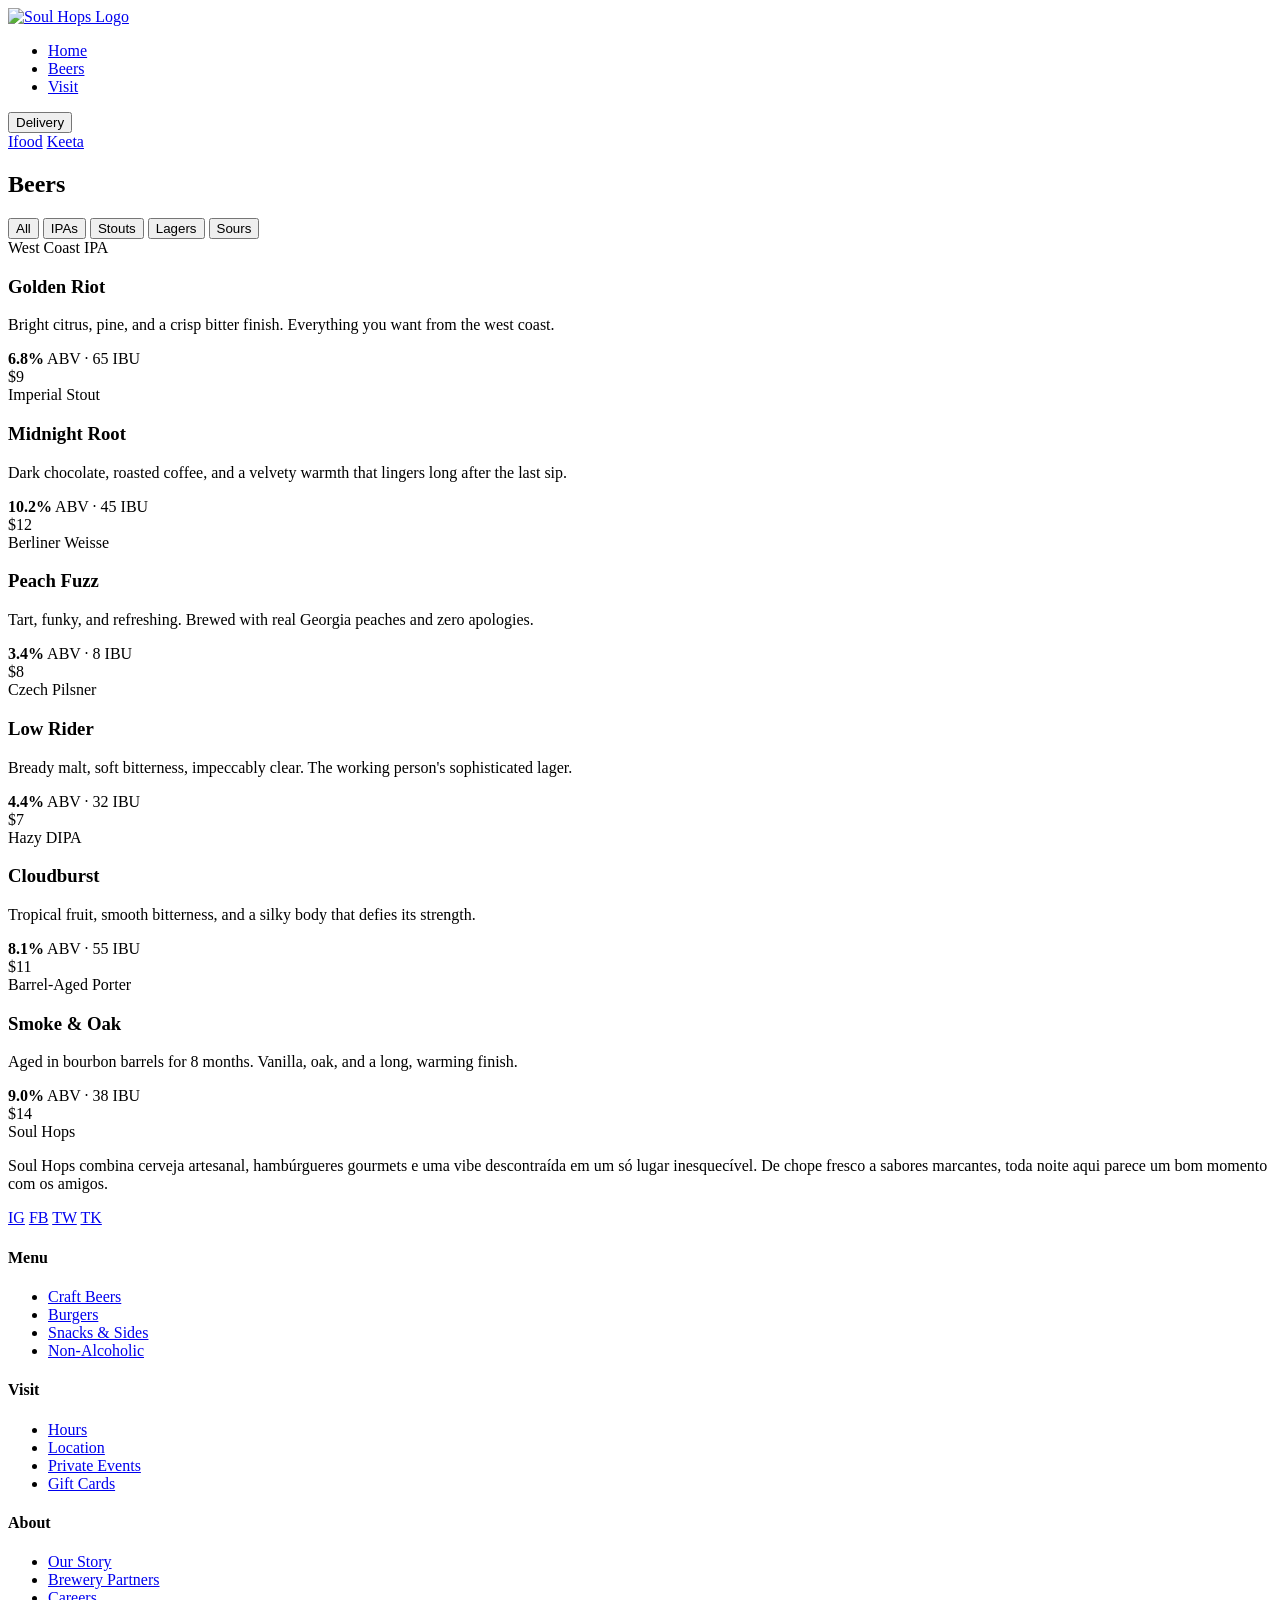
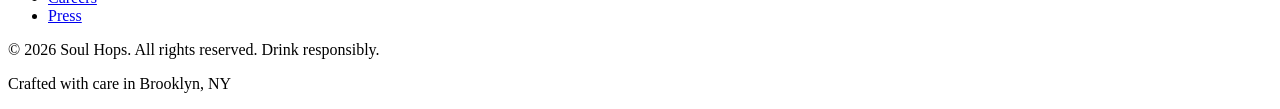
==== beers.html @ df996a23 "Add files via upload" ====
<!DOCTYPE html>
<html lang="en">
<head>
    <title>Beers</title>
    <meta charset="utf-8">
    <meta name="viewport" content="width=device-width, initial-scale=1.0" />
    <title>Soul Hops | Beers</title>
    <link href="https://fonts.googleapis.com/css2?family=Playfair+Display:wght@400;700;900&family=Barlow:wght@300;400;500;600&family=Barlow+Condensed:wght@700;800&display=swap" rel="stylesheet" />
    <link rel="stylesheet" href="css/styles.css">
</head>

<body>
    <nav id="navbar">
    <a href="index.html" class="nav-logo">
        <img src="images/logo.jpeg" alt="Soul Hops Logo">
    </a>
    <ul class="nav-links">
        <li><a href="index.html">Home</a></li>
        <li><a href="beers.html">Beers</a></li>
        <li><a href="visit.html">Visit</a></li>
    </ul>
    <div class="dropdown">
        <button onclick="myFunction()" class="dropbtn">Delivery</button>
        <div id="myDropdown" class="dropdown-content">
            <a href="https://www.ifood.com.br/delivery/sao-paulo-sp/soul-hops-burger-e-cerveja-artesanal-santo-amaro/9705458b-23b5-4f09-8c98-17a8f84441e7" target="_blank">Ifood</a>
            <a href="https://www.keeta-global.com/BR/pt-BR" target="_blank">Keeta</a>
        </div>
        </div>
    </nav>
    
    
    <section id="beers">
        <div class="beers-header">
            <div>
                <h2 class="section-title">Beers</h2>
            </div>
            <div class="beer-tabs">
                <button class="beer-tab active" data-filter="all">All</button>
                <button class="beer-tab" data-filter="ipa">IPAs</button>
                <button class="beer-tab" data-filter="stout">Stouts</button>
                <button class="beer-tab" data-filter="lager">Lagers</button>
                <button class="beer-tab" data-filter="sour">Sours</button>
            </div>
        </div>
    <div class="beer-grid">
        <div class="beer-card fade-in visible" data-category="ipa">
        <div class="beer-style">West Coast IPA</div>
        <h3 class="beer-name">Golden Riot</h3>
        <p class="beer-desc">Bright citrus, pine, and a crisp bitter finish. Everything you want from the west coast.</p>
        <div class="beer-meta">
            <div class="beer-abv"><strong>6.8%</strong> ABV · 65 IBU</div>
            <div class="beer-price">$9</div>
        </div>
        </div>
        <div class="beer-card fade-in visible" data-category="stout">
            <div class="beer-style">Imperial Stout</div>
                <h3 class="beer-name">Midnight Root</h3>
                <p class="beer-desc">Dark chocolate, roasted coffee, and a velvety warmth that lingers long after the last sip.</p>
                <div class="beer-meta">
                    <div class="beer-abv"><strong>10.2%</strong> ABV · 45 IBU</div>
                    <div class="beer-price">$12</div>
                </div>
            </div>
            <div class="beer-card fade-in visible" data-category="sour">
                <div class="beer-style">Berliner Weisse</div>
                <h3 class="beer-name">Peach Fuzz</h3>
                <p class="beer-desc">Tart, funky, and refreshing. Brewed with real Georgia peaches and zero apologies.</p>
                <div class="beer-meta">
                    <div class="beer-abv"><strong>3.4%</strong> ABV · 8 IBU</div>
                    <div class="beer-price">$8</div>
                </div>
            </div>
            <div class="beer-card fade-in visible" data-category="lager">
                <div class="beer-style">Czech Pilsner</div>
                <h3 class="beer-name">Low Rider</h3>
                <p class="beer-desc">Bready malt, soft bitterness, impeccably clear. The working person's sophisticated lager.</p>
                <div class="beer-meta">
                    <div class="beer-abv"><strong>4.4%</strong> ABV · 32 IBU</div>
                    <div class="beer-price">$7</div>
                </div>
            </div>
            <div class="beer-card fade-in visible" data-category="ipa">
                <div class="beer-style">Hazy DIPA</div>
                <h3 class="beer-name">Cloudburst</h3>
                <p class="beer-desc">Tropical fruit, smooth bitterness, and a silky body that defies its strength.</p>
                <div class="beer-meta">
                    <div class="beer-abv"><strong>8.1%</strong> ABV · 55 IBU</div>
                    <div class="beer-price">$11</div>
                </div>
            </div>
            <div class="beer-card fade-in visible" data-category="stout">
                <div class="beer-style">Barrel-Aged Porter</div>
                <h3 class="beer-name">Smoke & Oak</h3>
                <p class="beer-desc">Aged in bourbon barrels for 8 months. Vanilla, oak, and a long, warming finish.</p>
                <div class="beer-meta">
                    <div class="beer-abv"><strong>9.0%</strong> ABV · 38 IBU</div>
                    <div class="beer-price">$14</div>
                </div>
            </div>
        </div>
    </section>
    <!-- FOOTER -->

<footer>
  <div class="footer-brand">
    <span class="footer-logo">Soul Hops</span>
    <p class="footer-tagline">Soul Hops combina cerveja artesanal, hambúrgueres gourmets e uma vibe descontraída em um só lugar inesquecível. De chope fresco a sabores marcantes, toda noite aqui parece um bom momento com os amigos.</p>
    <div class="social-links">
      <a href="https://www.instagram.com/soulhops/" target="_blank" class="social-link">IG</a>
      <a href="https://web.facebook.com/soulhops/about/?_rdc=1&_rdr#" target="_blank" class="social-link">FB</a>
      <a href="#" class="social-link">TW</a>
      <a href="#" class="social-link">TK</a>
    </div>
  </div>
  <div class="footer-col">
    <h4>Menu</h4>
    <ul>
      <li><a href="beers.html">Craft Beers</a></li>
      <li><a href="#burgers">Burgers</a></li>
      <li><a href="#">Snacks & Sides</a></li>
      <li><a href="#">Non-Alcoholic</a></li>
    </ul>
  </div>
  <div class="footer-col">
    <h4>Visit</h4>
    <ul>
      <li><a href="visit.html">Hours</a></li>
      <li><a href="visit.html">Location</a></li>
      <li><a href="#">Private Events</a></li>
      <li><a href="#">Gift Cards</a></li>
    </ul>
  </div>
  <div class="footer-col">
    <h4>About</h4>
    <ul>
      <li><a href="#about">Our Story</a></li>
      <li><a href="#">Brewery Partners</a></li>
      <li><a href="#">Careers</a></li>
      <li><a href="#">Press</a></li>
    </ul>
  </div>
</footer>
    <div class="footer-bottom">
    <p>© 2026 Soul Hops. All rights reserved. Drink responsibly.</p>
    <p>Crafted with care in Brooklyn, NY</p>
    </div>
    <script>

        /* DROPDOWN */

        function myFunction() {
        document.getElementById("myDropdown").classList.toggle("show");
        }

        window.onclick = function(event) {

        if (!event.target.matches('.dropbtn')) {

            var dropdowns = document.getElementsByClassName("dropdown-content");

            for (var i = 0; i < dropdowns.length; i++) {

            var openDropdown = dropdowns[i];

            if (openDropdown.classList.contains('show')) {
                openDropdown.classList.remove('show');
            }

            }

        }

        };


        /* STICKY NAV */

        const navbar = document.getElementById('navbar');

        window.addEventListener('scroll', () => {

        navbar.classList.toggle('scrolled', window.scrollY > 60);

        });


        /* FADE IN */

        const fadeElements = document.querySelectorAll('.fade-in');

        const observer = new IntersectionObserver(entries => {

        entries.forEach(entry => {

            if (entry.isIntersecting) {
            entry.target.classList.add('visible');
            }

        });

        });

        fadeElements.forEach(el => {
        observer.observe(el);
        });


        /* FILTER */

        const tabs = document.querySelectorAll('.beer-tab');
        const cards = document.querySelectorAll('.beer-card');

        tabs.forEach(tab => {

        tab.addEventListener('click', () => {

            tabs.forEach(t => {
            t.classList.remove('active');
            });

            tab.classList.add('active');

            const filter = tab.dataset.filter;

            cards.forEach(card => {

            if (
                filter === 'all' ||
                card.dataset.category === filter
            ) {
                card.style.display = '';
            } else {
                card.style.display = 'none';
            }

            });

        });

        });


        /* DELIVERY APPS */

        function isIOS() {
        return /iPhone|iPad|iPod/i.test(navigator.userAgent);
        }

        function isAndroid() {
        return /Android/i.test(navigator.userAgent);
        }

        function openIfood() {

        if (!isIOS() && !isAndroid()) {

            window.open(
            "https://www.ifood.com.br/delivery/sao-paulo-sp/soul-hops-burger-e-cerveja-artesanal-santo-amaro/9705458b-23b5-4f09-8c98-17a8f84441e7",
            "_blank"
            );

            return;
        }

        if (isIOS()) {

            window.location.href =
            "https://www.ifood.com.br/delivery/sao-paulo-sp/soul-hops-burger-e-cerveja-artesanal-santo-amaro/9705458b-23b5-4f09-8c98-17a8f84441e7";

            setTimeout(() => {

            window.location.href =
                "https://apps.apple.com/br/app/ifood-pedir-comida-e-mercado/id483017239";

            }, 2000);

        }

        if (isAndroid()) {

            window.location.href =
            "intent://delivery/sao-paulo-sp/soul-hops-burger-e-cerveja-artesanal-santo-amaro/9705458b-23b5-4f09-8c98-17a8f84441e7#Intent;scheme=https;package=br.com.brainweb.ifood;end";

            setTimeout(() => {

            window.location.href =
                "https://play.google.com/store/apps/details?id=br.com.brainweb.ifood";

            }, 2000);

        }

        }

        function openKeeta() {

        if (!isIOS() && !isAndroid()) {

            window.open(
            "https://www.keeta-global.com/BR/pt-BR",
            "_blank"
            );

            return;
        }

        window.location.href = "keeta://";

        setTimeout(() => {

            if (isIOS()) {

            window.location.href =
                "https://apps.apple.com/br/app/keeta-food-delivery/id6505045490";

            } else {

            window.location.href =
                "https://play.google.com/store/apps/details?id=com.meituan.brazil";

            }

        }, 2000);

        }

    </script>
</body>
</html>
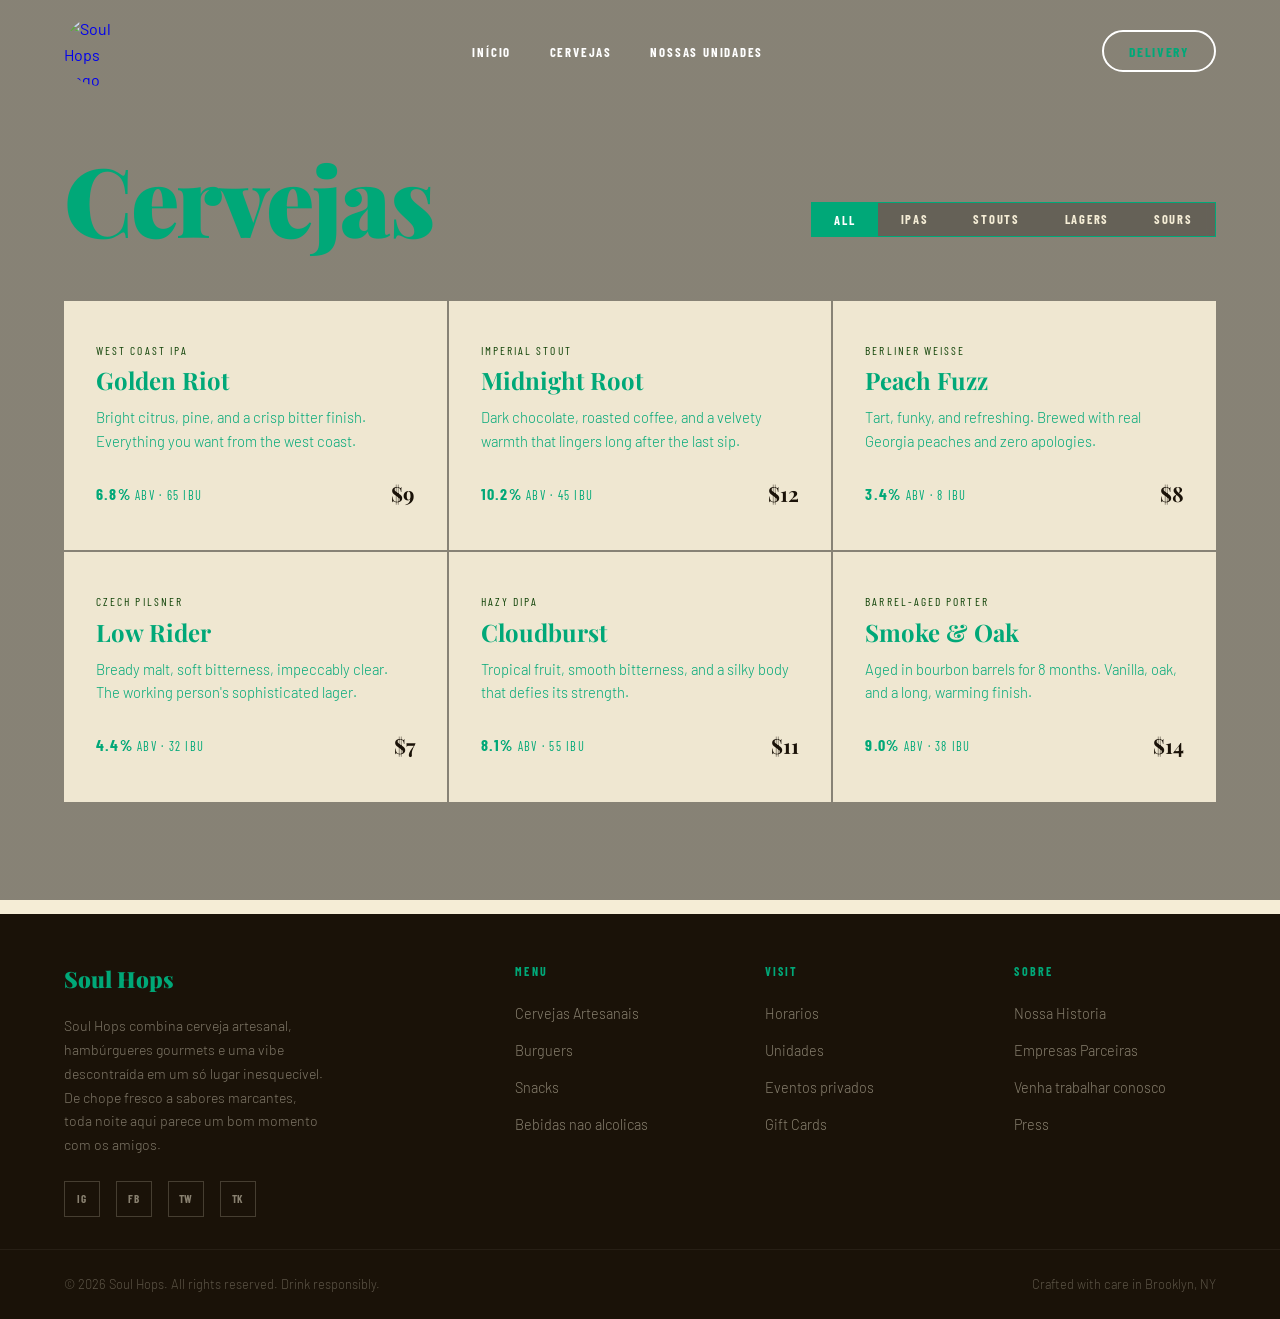
==== commit 0cfbd353: "change" ====
--- a/beers.html
+++ b/beers.html
@@ -1,59 +1,55 @@
 <!DOCTYPE html>
-<html lang="en">
-<head>
-    <title>Beers</title>
-    <meta charset="utf-8">
-    <meta name="viewport" content="width=device-width, initial-scale=1.0" />
-    <title>Soul Hops | Beers</title>
-    <link href="https://fonts.googleapis.com/css2?family=Playfair+Display:wght@400;700;900&family=Barlow:wght@300;400;500;600&family=Barlow+Condensed:wght@700;800&display=swap" rel="stylesheet" />
-    <link rel="stylesheet" href="css/styles.css">
-</head>
-
-<body>
-    <nav id="navbar">
-    <a href="index.html" class="nav-logo">
-        <img src="images/logo.jpeg" alt="Soul Hops Logo">
-    </a>
-    <ul class="nav-links">
-        <li><a href="index.html">Home</a></li>
-        <li><a href="beers.html">Beers</a></li>
-        <li><a href="visit.html">Visit</a></li>
-    </ul>
-    <div class="dropdown">
-        <button onclick="myFunction()" class="dropbtn">Delivery</button>
-        <div id="myDropdown" class="dropdown-content">
-            <a href="https://www.ifood.com.br/delivery/sao-paulo-sp/soul-hops-burger-e-cerveja-artesanal-santo-amaro/9705458b-23b5-4f09-8c98-17a8f84441e7" target="_blank">Ifood</a>
-            <a href="https://www.keeta-global.com/BR/pt-BR" target="_blank">Keeta</a>
+<html lang="pt-BR">
+    <head>
+        <meta charset="utf-8">
+        <meta name="viewport" content="width=device-width, initial-scale=1.0" />
+        <title>Soul Hops | Cervejas</title>
+        <link href="https://fonts.googleapis.com/css2?family=Playfair+Display:wght@400;700;900&family=Barlow:wght@300;400;500;600&family=Barlow+Condensed:wght@700;800&display=swap" rel="stylesheet" />
+        <link rel="stylesheet" href="css/styles.css">
+    </head>
+    <body>
+        <nav id="navbar">
+        <a href="index.html" class="nav-logo">
+            <img src="images/logo.jpeg" alt="Soul Hops Logo">
+        </a>
+        <ul class="nav-links">
+            <li><a href="index.html">Início</a></li>
+            <li><a href="beers.html">Cervejas</a></li>
+            <li><a href="visit.html">Nossas Unidades</a></li>
+        </ul>
+        <div class="dropdown">
+            <button onclick="myFunction()" class="dropbtn">Delivery</button>
+            <div id="myDropdown" class="dropdown-content">
+                <a href="https://www.ifood.com.br/delivery/sao-paulo-sp/soul-hops-burger-e-cerveja-artesanal-santo-amaro/9705458b-23b5-4f09-8c98-17a8f84441e7" target="_blank" rel="noopener noreferrer">Ifood</a>
+                <a href="https://www.keeta-global.com/BR/pt-BR" target="_blank" rel="noopener noreferrer">Keeta</a>
+            </div>
         </div>
-        </div>
-    </nav>
-    
-    
-    <section id="beers">
-        <div class="beers-header">
-            <div>
-                <h2 class="section-title">Beers</h2>
-            </div>
-            <div class="beer-tabs">
-                <button class="beer-tab active" data-filter="all">All</button>
-                <button class="beer-tab" data-filter="ipa">IPAs</button>
-                <button class="beer-tab" data-filter="stout">Stouts</button>
-                <button class="beer-tab" data-filter="lager">Lagers</button>
-                <button class="beer-tab" data-filter="sour">Sours</button>
-            </div>
-        </div>
-    <div class="beer-grid">
-        <div class="beer-card fade-in visible" data-category="ipa">
-        <div class="beer-style">West Coast IPA</div>
-        <h3 class="beer-name">Golden Riot</h3>
-        <p class="beer-desc">Bright citrus, pine, and a crisp bitter finish. Everything you want from the west coast.</p>
-        <div class="beer-meta">
-            <div class="beer-abv"><strong>6.8%</strong> ABV · 65 IBU</div>
-            <div class="beer-price">$9</div>
-        </div>
-        </div>
-        <div class="beer-card fade-in visible" data-category="stout">
-            <div class="beer-style">Imperial Stout</div>
+        </nav>
+        <section id="beers">
+            <div class="beers-header">
+                <div>
+                    <h2 class="section-title">Cervejas</h2>
+                </div>
+                <div class="beer-tabs">
+                    <button class="beer-tab active" data-filter="all">All</button>
+                    <button class="beer-tab" data-filter="ipa">IPAs</button>
+                    <button class="beer-tab" data-filter="stout">Stouts</button>
+                    <button class="beer-tab" data-filter="lager">Lagers</button>
+                    <button class="beer-tab" data-filter="sour">Sours</button>
+                </div>
+            </div>
+            <div class="beer-grid">
+                <div class="beer-card fade-in visible" data-category="ipa">
+                <div class="beer-style">West Coast IPA</div>
+                <h3 class="beer-name">Golden Riot</h3>
+                <p class="beer-desc">Bright citrus, pine, and a crisp bitter finish. Everything you want from the west coast.</p>
+                <div class="beer-meta">
+                    <div class="beer-abv"><strong>6.8%</strong> ABV · 65 IBU</div>
+                    <div class="beer-price">$9</div>
+                </div>
+            </div>
+            <div class="beer-card fade-in visible" data-category="stout">
+                <div class="beer-style">Imperial Stout</div>
                 <h3 class="beer-name">Midnight Root</h3>
                 <p class="beer-desc">Dark chocolate, roasted coffee, and a velvety warmth that lingers long after the last sip.</p>
                 <div class="beer-meta">
@@ -97,234 +93,229 @@
                     <div class="beer-price">$14</div>
                 </div>
             </div>
+        </section>
+        <!-- FOOTER -->
+         <footer>
+            <div class="footer-brand">
+                <span class="footer-logo">Soul Hops</span>
+                <p class="footer-tagline">Soul Hops combina cerveja artesanal, hambúrgueres gourmets e uma vibe descontraída em um só lugar inesquecível. De chope fresco a sabores marcantes, toda noite aqui parece um bom momento com os amigos.</p>
+                <div class="social-links">
+                    <a href="https://www.instagram.com/soulhops/" target="_blank" class="social-link" rel="noopener noreferrer">IG</a>
+                    <a href="https://web.facebook.com/soulhops/about/?_rdc=1&_rdr#" target="_blank" class="social-link" rel="noopener noreferrer">FB</a>
+                    <a href="#" class="social-link">TW</a>
+                    <a href="#" class="social-link">TK</a>
+                </div>
+            </div>
+            <div class="footer-col">
+                <h4>Menu</h4>
+                <ul>
+                    <li><a href="beers.html">Cervejas Artesanais</a></li>
+                    <li><a href="#burgers">Burguers</a></li>
+                    <li><a href="#">Snacks</a></li>
+                    <li><a href="#">Bebidas nao alcolicas</a></li>
+                </ul>
+            </div>
+            <div class="footer-col">
+                <h4>Visit</h4>
+                <ul>
+                    <li><a href="visit.html">Horarios</a></li>
+                    <li><a href="visit.html">Unidades</a></li>
+                    <li><a href="#">Eventos privados</a></li>
+                    <li><a href="#">Gift Cards</a></li>
+                </ul>
+            </div>
+            <div class="footer-col">
+                <h4>Sobre</h4>
+                <ul>
+                    <li><a href="#about">Nossa Historia</a></li>
+                    <li><a href="#">Empresas Parceiras</a></li>
+                    <li><a href="#">Venha trabalhar conosco</a></li>
+                    <li><a href="#">Press</a></li>
+                </ul>
+            </div>
+        </footer>
+        <div class="footer-bottom">
+            <p>© 2026 Soul Hops. All rights reserved. Drink responsibly.</p>
+            <p>Crafted with care in Brooklyn, NY</p>
         </div>
-    </section>
-    <!-- FOOTER -->
-
-<footer>
-  <div class="footer-brand">
-    <span class="footer-logo">Soul Hops</span>
-    <p class="footer-tagline">Soul Hops combina cerveja artesanal, hambúrgueres gourmets e uma vibe descontraída em um só lugar inesquecível. De chope fresco a sabores marcantes, toda noite aqui parece um bom momento com os amigos.</p>
-    <div class="social-links">
-      <a href="https://www.instagram.com/soulhops/" target="_blank" class="social-link">IG</a>
-      <a href="https://web.facebook.com/soulhops/about/?_rdc=1&_rdr#" target="_blank" class="social-link">FB</a>
-      <a href="#" class="social-link">TW</a>
-      <a href="#" class="social-link">TK</a>
-    </div>
-  </div>
-  <div class="footer-col">
-    <h4>Menu</h4>
-    <ul>
-      <li><a href="beers.html">Craft Beers</a></li>
-      <li><a href="#burgers">Burgers</a></li>
-      <li><a href="#">Snacks & Sides</a></li>
-      <li><a href="#">Non-Alcoholic</a></li>
-    </ul>
-  </div>
-  <div class="footer-col">
-    <h4>Visit</h4>
-    <ul>
-      <li><a href="visit.html">Hours</a></li>
-      <li><a href="visit.html">Location</a></li>
-      <li><a href="#">Private Events</a></li>
-      <li><a href="#">Gift Cards</a></li>
-    </ul>
-  </div>
-  <div class="footer-col">
-    <h4>About</h4>
-    <ul>
-      <li><a href="#about">Our Story</a></li>
-      <li><a href="#">Brewery Partners</a></li>
-      <li><a href="#">Careers</a></li>
-      <li><a href="#">Press</a></li>
-    </ul>
-  </div>
-</footer>
-    <div class="footer-bottom">
-    <p>© 2026 Soul Hops. All rights reserved. Drink responsibly.</p>
-    <p>Crafted with care in Brooklyn, NY</p>
-    </div>
-    <script>
-
-        /* DROPDOWN */
-
-        function myFunction() {
-        document.getElementById("myDropdown").classList.toggle("show");
-        }
-
-        window.onclick = function(event) {
-
-        if (!event.target.matches('.dropbtn')) {
-
-            var dropdowns = document.getElementsByClassName("dropdown-content");
-
-            for (var i = 0; i < dropdowns.length; i++) {
-
-            var openDropdown = dropdowns[i];
-
-            if (openDropdown.classList.contains('show')) {
-                openDropdown.classList.remove('show');
-            }
-
-            }
-
-        }
-
-        };
-
-
-        /* STICKY NAV */
-
-        const navbar = document.getElementById('navbar');
-
-        window.addEventListener('scroll', () => {
-
-        navbar.classList.toggle('scrolled', window.scrollY > 60);
-
-        });
-
-
-        /* FADE IN */
-
-        const fadeElements = document.querySelectorAll('.fade-in');
-
-        const observer = new IntersectionObserver(entries => {
-
-        entries.forEach(entry => {
-
-            if (entry.isIntersecting) {
-            entry.target.classList.add('visible');
-            }
-
-        });
-
-        });
-
-        fadeElements.forEach(el => {
-        observer.observe(el);
-        });
-
-
-        /* FILTER */
-
-        const tabs = document.querySelectorAll('.beer-tab');
-        const cards = document.querySelectorAll('.beer-card');
-
-        tabs.forEach(tab => {
-
-        tab.addEventListener('click', () => {
-
-            tabs.forEach(t => {
-            t.classList.remove('active');
-            });
-
-            tab.classList.add('active');
-
-            const filter = tab.dataset.filter;
-
-            cards.forEach(card => {
-
-            if (
-                filter === 'all' ||
-                card.dataset.category === filter
-            ) {
-                card.style.display = '';
-            } else {
-                card.style.display = 'none';
-            }
-
-            });
-
-        });
-
-        });
-
-
-        /* DELIVERY APPS */
-
-        function isIOS() {
-        return /iPhone|iPad|iPod/i.test(navigator.userAgent);
-        }
-
-        function isAndroid() {
-        return /Android/i.test(navigator.userAgent);
-        }
-
-        function openIfood() {
-
-        if (!isIOS() && !isAndroid()) {
-
-            window.open(
-            "https://www.ifood.com.br/delivery/sao-paulo-sp/soul-hops-burger-e-cerveja-artesanal-santo-amaro/9705458b-23b5-4f09-8c98-17a8f84441e7",
-            "_blank"
-            );
-
-            return;
-        }
-
-        if (isIOS()) {
-
-            window.location.href =
-            "https://www.ifood.com.br/delivery/sao-paulo-sp/soul-hops-burger-e-cerveja-artesanal-santo-amaro/9705458b-23b5-4f09-8c98-17a8f84441e7";
+        <script>
+            function myFunction() {
+            document.getElementById("myDropdown").classList.toggle("show");
+            }
+
+            window.onclick = function(event) {
+
+            if (!event.target.matches('.dropbtn')) {
+
+                var dropdowns = document.getElementsByClassName("dropdown-content");
+
+                for (var i = 0; i < dropdowns.length; i++) {
+
+                var openDropdown = dropdowns[i];
+
+                if (openDropdown.classList.contains('show')) {
+                    openDropdown.classList.remove('show');
+                }
+
+                }
+
+            }
+
+            };
+
+
+            /* STICKY NAV */
+
+            const navbar = document.getElementById('navbar');
+
+            window.addEventListener('scroll', () => {
+
+            navbar.classList.toggle('scrolled', window.scrollY > 60);
+
+            });
+
+
+            /* FADE IN */
+
+            const fadeElements = document.querySelectorAll('.fade-in');
+
+            const observer = new IntersectionObserver(entries => {
+
+            entries.forEach(entry => {
+
+                if (entry.isIntersecting) {
+                entry.target.classList.add('visible');
+                }
+
+            });
+
+            });
+
+            fadeElements.forEach(el => {
+            observer.observe(el);
+            });
+
+
+            /* FILTER */
+
+            const tabs = document.querySelectorAll('.beer-tab');
+            const cards = document.querySelectorAll('.beer-card');
+
+            tabs.forEach(tab => {
+
+            tab.addEventListener('click', () => {
+
+                tabs.forEach(t => {
+                t.classList.remove('active');
+                });
+
+                tab.classList.add('active');
+
+                const filter = tab.dataset.filter;
+
+                cards.forEach(card => {
+
+                if (
+                    filter === 'all' ||
+                    card.dataset.category === filter
+                ) {
+                    card.style.display = '';
+                } else {
+                    card.style.display = 'none';
+                }
+
+                });
+
+            });
+
+            });
+
+
+            /* DELIVERY APPS */
+
+            function isIOS() {
+            return /iPhone|iPad|iPod/i.test(navigator.userAgent);
+            }
+
+            function isAndroid() {
+            return /Android/i.test(navigator.userAgent);
+            }
+
+            function openIfood() {
+
+            if (!isIOS() && !isAndroid()) {
+
+                window.open(
+                "https://www.ifood.com.br/delivery/sao-paulo-sp/soul-hops-burger-e-cerveja-artesanal-santo-amaro/9705458b-23b5-4f09-8c98-17a8f84441e7",
+                "_blank"
+                );
+
+                return;
+            }
+
+            if (isIOS()) {
+
+                window.location.href =
+                "https://www.ifood.com.br/delivery/sao-paulo-sp/soul-hops-burger-e-cerveja-artesanal-santo-amaro/9705458b-23b5-4f09-8c98-17a8f84441e7";
+
+                setTimeout(() => {
+
+                window.location.href =
+                    "https://apps.apple.com/br/app/ifood-pedir-comida-e-mercado/id483017239";
+
+                }, 2000);
+
+            }
+
+            if (isAndroid()) {
+
+                window.location.href =
+                "intent://delivery/sao-paulo-sp/soul-hops-burger-e-cerveja-artesanal-santo-amaro/9705458b-23b5-4f09-8c98-17a8f84441e7#Intent;scheme=https;package=br.com.brainweb.ifood;end";
+
+                setTimeout(() => {
+
+                window.location.href =
+                    "https://play.google.com/store/apps/details?id=br.com.brainweb.ifood";
+
+                }, 2000);
+
+            }
+
+            }
+
+            function openKeeta() {
+
+            if (!isIOS() && !isAndroid()) {
+
+                window.open(
+                "https://www.keeta-global.com/BR/pt-BR",
+                "_blank"
+                );
+
+                return;
+            }
+
+            window.location.href = "keeta://";
 
             setTimeout(() => {
 
-            window.location.href =
-                "https://apps.apple.com/br/app/ifood-pedir-comida-e-mercado/id483017239";
+                if (isIOS()) {
+
+                window.location.href =
+                    "https://apps.apple.com/br/app/keeta-food-delivery/id6505045490";
+
+                } else {
+
+                window.location.href =
+                    "https://play.google.com/store/apps/details?id=com.meituan.brazil";
+
+                }
 
             }, 2000);
 
-        }
-
-        if (isAndroid()) {
-
-            window.location.href =
-            "intent://delivery/sao-paulo-sp/soul-hops-burger-e-cerveja-artesanal-santo-amaro/9705458b-23b5-4f09-8c98-17a8f84441e7#Intent;scheme=https;package=br.com.brainweb.ifood;end";
-
-            setTimeout(() => {
-
-            window.location.href =
-                "https://play.google.com/store/apps/details?id=br.com.brainweb.ifood";
-
-            }, 2000);
-
-        }
-
-        }
-
-        function openKeeta() {
-
-        if (!isIOS() && !isAndroid()) {
-
-            window.open(
-            "https://www.keeta-global.com/BR/pt-BR",
-            "_blank"
-            );
-
-            return;
-        }
-
-        window.location.href = "keeta://";
-
-        setTimeout(() => {
-
-            if (isIOS()) {
-
-            window.location.href =
-                "https://apps.apple.com/br/app/keeta-food-delivery/id6505045490";
-
-            } else {
-
-            window.location.href =
-                "https://play.google.com/store/apps/details?id=com.meituan.brazil";
-
-            }
-
-        }, 2000);
-
-        }
-
-    </script>
-</body>
+            }
+
+        </script>
+    </body>
 </html>
-  +    
--- a/css/styles.css
+++ b/css/styles.css
@@ -0,0 +1,966 @@
+*, *::before, *::after { box-sizing: border-box; margin: 0; padding: 0; }
+:root {
+  --cream: #F5EDD6;
+  --cream-dark: #E8D9B0;
+  --dark: #1A1208;
+  --dark-mid: #2E1F0A;
+  --amber: #D4820A;
+  --amber-light: #F0A030;
+  --copper: #B8621A;
+  --rust: #8B3A10;
+  --green: #00a878;
+  --dark-green: #0f4207;
+  --light: #5bbe54;
+  --foam: #FBF6E8;
+  --brown: #342323; 
+  --white: #fff;
+  --grey: rgba(245,237,214,0.45);
+  --tab-color: rgba(245,237,214,0.95);
+  --font-display: 'Playfair Display', serif;
+  --font-body: 'Barlow', sans-serif;
+  --font-condensed: 'Barlow Condensed', sans-serif;
+}
+
+html { scroll-behavior: smooth; }
+
+body {
+  margin: 0;
+  padding: 0;
+  background: var(--cream);
+  color: var(--green);
+  font-family: var(--font-body);
+  font-size: 16px;
+  line-height: 1.6;
+  overflow-x: hidden;
+}
+
+/* ── NAV ── */
+nav {
+  position: fixed;
+  top: 0; left: 0; right: 0;
+  z-index: 999;
+  display: flex;
+  align-items: center;
+  justify-content: space-between;
+  padding: 1rem 5vw;
+  transition: background 0.4s, backdrop-filter 0.4s;
+  flex-wrap: wrap;
+}
+nav.scrolled {
+  background: rgba(0,0,0,0.5);
+  backdrop-filter: blur(12px);
+}
+.nav-logo {
+  
+  display: flex;
+  align-items: center;
+  text-decoration: none;
+  flex-shrink: 0;
+}
+.nav-logo img {
+  width: clamp(55px, 7vw, 70px);
+  height: clamp(55px, 7vw, 70px);
+  object-fit: cover;
+  border-radius: 50%;
+}
+.nav-logo span { color: var(--brown); }
+.nav-links { 
+  display: flex;
+  align-items: center; 
+  justify-content: center;
+  gap: clamp(1rem, 3vw, 2.5rem); 
+  list-style: none; 
+  flex: 1;
+  flex-wrap: wrap;
+}
+.nav-links a {
+  font-family: var(--font-condensed);
+  font-weight: 700;
+  font-size: clamp(0.75rem, 1vw, 0.95rem);
+  letter-spacing: 0.14em;
+  text-transform: uppercase;
+  color: var(--white);
+  text-decoration: none;
+  transition: color 0.2s;
+}
+.nav-links a:hover { color: var(--dark-green); }
+
+/* Dropdown Button */
+.dropbtn {
+  font-family: var(--font-condensed);
+  font-weight: 700; 
+  font-size: 0.85rem; 
+  letter-spacing: 0.12em; 
+  text-transform: uppercase;
+  padding: 0.65rem 1.6rem;
+  background-color: transparent;
+  color: var(--green);
+  padding: 0.65rem 1.6rem;
+  transition: background 0.2s, transform 0.15s;
+  cursor: pointer;
+  border: 2px solid white;
+  border-radius: 999px;
+}
+
+/* Dropdown button on hover & focus */
+.dropbtn:hover, .dropbtn:focus {
+  background-color: var(--green);
+  color: var(--dark-green);
+  border-color: var(--green);
+}
+
+/* The container <div> - needed to position the dropdown content */
+.dropdown {
+  position: relative;
+  display: inline-block;
+}
+
+/* Dropdown Content (Hidden by Default) */
+.dropdown-content {
+  display: none;
+  position: absolute;
+  background-color: #f1f1f1;
+  min-width: 160px;
+  box-shadow: 0px 8px 16px 0px rgba(0,0,0,0.2);
+  z-index: 1;
+}
+
+/* Links inside the dropdown */
+.dropdown-content a {
+  color: var(--dark-green);
+  padding: 12px 16px;
+  text-decoration: none;
+  display: block;
+  background-color: white;
+}
+
+/* Change color of dropdown links on hover */
+.dropdown-content a:hover {background-color: var(--green);}
+
+/* Show the dropdown menu (use JS to add this class to the .dropdown-content container when the user clicks on the dropdown button) */
+.show {display:block;}
+
+#hero{
+position: relative;
+height: 100vh;
+display: flex;
+align-items: center;
+justify-content: center;
+overflow: hidden;
+}
+
+.hero-back{
+position: absolute;
+inset: 0;
+}
+
+.hero-back img{
+width: 100%;
+height: 100%;
+object-fit: cover;
+}
+
+.hero-overlay{
+position: absolute;
+inset: 0;
+background: rgba(0,0,0,0.45);
+}
+
+.hero-content{
+position: relative;
+z-index: 2;
+text-align: center;
+color: white;
+padding: 2rem;
+}
+
+.hero-title{
+font-family: var(--font-display);
+font-size: clamp(4.5rem, 8vw, 7rem);
+font-weight: 800;
+line-height: 1;
+margin-bottom: 1.5rem;
+}
+
+.hero-sub{
+font-size: 1.8rem;
+font-weight: 300;
+margin-bottom: 3rem;
+}
+
+.hero-actions{
+display: flex;
+justify-content: center;
+gap: 1.2rem;
+flex-wrap: wrap;
+}
+
+.btn-primary{
+display: inline-block;
+padding: 1rem 2.8rem;
+background: #00a878;
+color: var(--dark-green);
+border-radius: 999px;
+text-decoration: none;
+font-size: 1.1rem;
+transition: 0.3s;
+font-weight: bold;
+}
+
+.btn-primary:hover{
+transform: translateY(-3px);
+}
+
+.btn-ghost{
+display: inline-block;
+padding: 1rem 2.8rem;
+background: var(--green);
+color: var(--dark-green);
+border-radius: 999px;
+text-decoration: none;
+font-size: 1.1rem;
+transition: 0.3s;
+font-weight: bold;
+}
+
+.btn-ghost:hover{
+transform: translateY(-3px);
+}
+.hero-visual {
+  position: absolute;
+  right: -2rem;
+  top: 50%;
+  transform: translateY(-50%);
+  width: 480px;
+  opacity: 0.12;
+  pointer-events: none;
+  font-family: var(--font-display);
+  font-size: 22rem;
+  font-weight: 900;
+  color: var(--amber);
+  line-height: 1;
+  user-select: none;
+}
+.hero-scroll {
+  position: absolute;
+  bottom: 2.5rem;
+  left: 50%;
+  transform: translateX(-50%);
+  display: flex;
+  flex-direction: column;
+  align-items: center;
+  gap: 0.5rem;
+  font-family: var(--font-condensed);
+  font-size: 0.72rem;
+  letter-spacing: 0.2em;
+  text-transform: uppercase;
+  color: rgba(245,237,214,0.45);
+}
+.scroll-line {
+  width: 1px;
+  height: 50px;
+  background: linear-gradient(to bottom, rgba(212,130,10,0.8), transparent);
+  animation: scrollPulse 2s ease-in-out infinite;
+}
+@keyframes scrollPulse {
+  0%, 100% { opacity: 0.4; transform: scaleY(1); }
+  50% { opacity: 1; transform: scaleY(1.1); }
+}
+
+/* ── SECTION BASE ── */
+section { padding: 7rem 4rem; }
+.section-label {
+  font-family: var(--font-condensed);
+  font-weight: 700;
+  font-size: 0.78rem;
+  letter-spacing: 0.22em;
+  text-transform: uppercase;
+  color: var(--dark-green);
+  margin-bottom: 1rem;
+  display: flex;
+  align-items: center;
+  gap: 0.7rem;
+}
+.section-label::before {
+  content: '';
+  display: block;
+  width: 30px;
+  height: 1px;
+  background: var(--dark-green);
+}
+.section-title {
+  font-family: var(--font-display);
+  font-size: clamp(2.2rem, 5vw, 3.8rem);
+  font-weight: 900;
+  line-height: 1.05;
+  letter-spacing: -0.02em;
+  margin-bottom: 1.5rem;
+}
+.section-title em { font-style: italic; color: var(--dark-green); }
+
+/* ── ABOUT ── */
+#about {
+  background: var(--tab-color);
+  display: flex;
+  flex-direction: column;
+  gap: 6rem;
+  align-items: center;
+  min-height: 100vh;
+}
+.about-text p {
+  color: var(--dark);
+  display: flex;
+  flex-direction: column;
+  justify-content: center;
+  height: 100%;
+  font-weight: 300;
+  font-size: 1.05rem;
+  margin-bottom: 1.2rem;
+}
+#about .section-title{
+  text-align: center;
+  margin-top: auto;
+  transform: translateY(-30px);
+  margin-bottom: 2rem;
+  display: flex;
+  flex-direction: column;
+
+  justify-content: center;
+}
+.about-grid{
+display: flex;
+gap: 1rem;
+
+align-items: stretch;
+}
+
+.gridG,
+.gridMf,
+.gridMs{
+position: relative;
+
+overflow: hidden;
+
+border-radius: 20px;
+}
+
+.gridG{
+flex: 1;
+}
+
+.grid-right{
+flex: 1;
+
+display: flex;
+flex-direction: column;
+
+gap: 1rem;
+}
+
+.gridMf,
+.gridMs{
+flex: 1;
+}
+
+.gridG img,
+.gridMf img,
+.gridMs img{
+width: 100%;
+height: 100%;
+
+object-fit: cover;
+
+display: block;
+}
+
+/* overlay escuro */
+.gridG::after,
+.gridMf::after,
+.gridMs::after{
+content: "";
+
+position: absolute;
+inset: 0;
+
+background: linear-gradient(
+  to bottom,
+  rgba(0,0,0,0.45),
+  rgba(0,0,0,0.1)
+);
+}
+
+/* texto */
+.grid-text{
+position: absolute;
+
+top: 1rem;
+left: 1rem;
+
+z-index: 2;
+
+color: white;
+
+font-family: var(--font-condensed);
+
+font-size: 0.95rem;
+
+letter-spacing: 0.08em;
+
+text-transform: uppercase;
+
+max-width: 70%;
+}
+/* ── BEERS ── */
+#beers {
+  position: relative;
+  min-height: 100vh;
+  padding-top: 10rem;
+  background-image:
+    linear-gradient(rgba(0,0,0,0.45), rgba(0,0,0,0.45)),
+    url("../images/beeratbar.jpg");
+
+  background-size: cover;
+  background-position: center top;
+  background-repeat: no-repeat;
+  background-attachment: fixed;
+
+  overflow: hidden;
+}
+.beer-photo{
+  display: none;
+}
+.beer-photo img{
+  width: 100%;
+  height: 100%;
+  object-fit: cover;
+  object-position: center top;
+  opacity: 0.35;
+
+  position: absolute;
+  top: -100px;
+  left: 0;
+}
+
+.beers-header {
+  display: flex;
+  justify-content: space-between;
+  align-items: flex-end;
+  margin-bottom: 4rem;
+  flex-wrap: wrap;
+  gap: 1rem;
+  position: relative;
+  z-index: 2;
+}
+#beers .section-title{
+  margin-bottom: 0;
+  line-height: 0.8;
+  color: var(--green);
+  font-size: clamp(4rem, 8vw, 6rem);
+}
+.beer-tabs {
+  display: flex;
+  border: 1px solid var(--green);
+  backdrop-filter: blur(4px);
+}
+.beer-tab {
+  font-family: var(--font-condensed);
+  font-weight: 700;
+  font-size: 0.78rem;
+  letter-spacing: 0.14em;
+  text-transform: uppercase;
+  padding: 0.6rem 1.4rem;
+  cursor: pointer;
+  background: transparent;
+  color: var(--cream);
+  border: none;
+  transition: all 0.2s;
+  background: rgba(0,0,0,0.25);
+}
+.beer-tab.active, .beer-tab:hover {
+  background: var(--green);
+  color: white;
+}
+.beer-grid {
+  display: grid;
+  grid-template-columns: repeat(3, 1fr);
+  gap: 2px;
+  position: relative;
+  z-index: 2;
+}
+.beer-card {
+  padding: 2.5rem 2rem;
+  position: relative;
+  overflow: hidden;
+  transition: transform 0.3s;
+  cursor: default;
+  opacity: 1;
+  background: rgba(245,237,214,0.95);
+  backdrop-filter: blur(4px);
+}
+.beer-card::before {
+  content: '';
+  position: absolute;
+  top: 0; left: 0;
+  width: 3px;
+  height: 0;
+  background: var(--green);
+  transition: height 0.4s;
+}
+.beer-card:hover { transform: translateY(-4px); }
+.beer-card:hover::before { height: 100%; }
+.beer-style {
+  font-family: var(--font-condensed);
+  font-size: 0.72rem;
+  letter-spacing: 0.18em;
+  text-transform: uppercase;
+  color: var(--dark-green);
+  margin-bottom: 0.5rem;
+}
+.beer-name {
+  font-family: var(--font-display);
+  font-size: 1.5rem;
+  font-weight: 700;
+  margin-bottom: 0.7rem;
+  line-height: 1.15;
+}
+.beer-desc {
+  font-size: 0.92rem;
+  color: var(--green);
+  font-weight: 300;
+  margin-bottom: 1.5rem;
+}
+.beer-meta {
+  display: flex;
+  gap: 1.5rem;
+  align-items: center;
+}
+.beer-abv {
+  font-family: var(--font-condensed);
+  font-size: 0.78rem;
+  letter-spacing: 0.1em;
+  color: var(--green);
+  text-transform: uppercase;
+}
+.beer-abv strong { color: var(--green); font-size: 1rem; }
+.beer-price {
+  margin-left: auto;
+  font-family: var(--font-display);
+  font-size: 1.3rem;
+  font-weight: 700;
+  color: var(--dark);
+}
+
+
+/* ── SPECIALS ── */
+#specials {
+  background: var(--green);
+  opacity: 0.99;
+  text-align: left;
+  overflow: hidden;
+}
+#specials .section-title{transform: translateY(-50px); color: var(--tab-color);}
+.specials-grid {
+  display: grid;
+  grid-template-columns: repeat(3, 1fr);
+  gap: 3rem;
+  margin-top: 3rem;
+}
+.special-item {
+  padding: 3rem 2rem;
+  border: 1px solid var(--dark-green);
+  position: relative;
+  transition: border-color 0.3s;
+}
+.special-item:hover { border-color: var(--white); }
+.special-day {
+  font-family: var(--font-condensed);
+  font-weight: 800;
+  font-size: 0.75rem;
+  letter-spacing: 0.2em;
+  text-transform: uppercase;
+  color: var(--dark-green);
+  margin-bottom: 1rem;
+}
+.special-name {
+  font-family: var(--font-display);
+  font-size: 1.7rem;
+  font-weight: 700;
+  margin-bottom: 0.8rem;
+  line-height: 1.2;
+  color: var(--dark-green);
+}
+.special-desc {
+  font-size: 0.92rem;
+  color: rgba(245,237,214,0.6);
+  font-weight: 300;
+  line-height: 1.7;
+}
+.special-icon {
+  font-size: 2.5rem;
+  margin-bottom: 1.5rem;
+  display: block;
+}
+
+/* ── HOURS & LOCATION ── */
+/* ── VISIT ── */
+#visit{
+background: var(--dark);
+padding: 7rem 4rem;
+}
+
+/* container principal */
+.visit-left{
+max-width: 900px;
+margin: 0 auto;
+}
+
+/* titulo */
+#visit .section-title{
+color: var(--cream);
+margin-bottom: 3rem;
+}
+
+/* card de cada unidade */
+.unit-card{
+margin-bottom: 4rem;
+}
+
+/* nome da unidade */
+.location-detail{
+font-family: var(--font-condensed);
+font-size: 0.9rem;
+letter-spacing: 0.18em;
+text-transform: uppercase;
+color: white;
+margin-bottom: 1rem;
+}
+
+/* mapa */
+.map-placeholder{
+overflow: hidden;
+border-radius: 12px;
+margin-top: 1rem;
+height: 220px;
+background: var(--dark-mid);
+border: 1px solid rgba(212,130,10,0.2);
+transition: border-color 0.3s;
+}
+
+.map-placeholder:hover{
+border-color: var(--amber);
+}
+
+.map-placeholder iframe{
+width: 100%;
+height: 100%;
+border: 0;
+}
+
+/* infos abaixo do mapa */
+.unit-info{
+margin-top: 1.2rem;
+border-top: 1px solid rgba(245,237,214,0.08);
+padding-top: 1rem;
+}
+
+/* linha horario/contato */
+.info-row{
+display: flex;
+justify-content: space-between;
+align-items: center;
+padding: 0.9rem 0;
+border-bottom: 1px solid rgba(245,237,214,0.05);
+}
+
+/* titulo da info */
+.info-label{
+font-family: var(--font-condensed);
+font-size: 0.75rem;
+letter-spacing: 0.14em;
+text-transform: uppercase;
+color: rgba(245,237,214,0.45);
+}
+
+/* texto da info */
+.info-text{
+color: white;
+font-size: 0.95rem;
+font-weight: 300;
+}
+
+/* responsivo */
+@media (max-width: 768px){
+
+#visit{
+  padding: 5rem 1.5rem;
+}
+
+.info-row{
+  flex-direction: column;
+  align-items: flex-start;
+  gap: 0.4rem;
+}
+
+.map-placeholder{
+  height: 200px;
+}
+}
+#menu-hero{
+position: relative;
+min-height: 70vh;
+
+display: flex;
+align-items: center;
+justify-content: center;
+
+text-align: center;
+}
+
+.menu-content{
+position: relative;
+z-index: 2;
+max-width: 800px;
+padding: 2rem;
+}
+
+.menu-title{
+font-family: var(--font-display);
+font-size: clamp(3rem, 8vw, 6rem);
+line-height: 1;
+color:var(--dark-green);
+margin-bottom: 1.5rem;
+}
+
+
+.menu-sub{
+color: rgba(255,255,255,0.75);
+font-size: 1.1rem;
+line-height: 1.7;
+}
+
+.menu-info{
+flex: 1;
+display: flex;
+flex-direction: column;
+justify-content: flex-start;
+}
+
+.menu-info h3{
+margin: 0;
+margin-bottom: 0.5rem;
+font-size: 2rem;
+}
+/* sections */
+
+.menu-section{
+padding: 7rem 4rem;
+}
+
+.menu-header{
+margin-bottom: 4rem;
+}
+
+.menu-grid{
+display: grid;
+grid-template-columns: repeat(2, 1fr);
+gap: 2rem;
+}
+
+/* cards */
+
+.menu-card{
+background: rgba(255,255,255,0.9);
+backdrop-filter: blur(6px);
+border-radius: 22px;
+
+padding: 1rem;
+
+display: flex;
+justify-content: space-between;
+gap: 2rem;
+
+transition: transform 0.3s, box-shadow 0.3s;
+}
+
+.menu-card:hover{
+transform: translateY(-6px);
+box-shadow: 0 10px 30px rgba(0,0,0,0.08);
+}
+
+.menu-card h3{
+font-family: var(--font-display);
+font-size: 1.7rem;
+margin-bottom: 0.6rem;
+color: var(--dark-green);
+}
+.menu-image img{
+width: 200px;
+height: 200px;
+object-fit: cover;
+border-radius: 15px;
+}
+
+.menu-card p{
+color: rgba(0,0,0,0.65);
+line-height: 1.7;
+font-size: 0.95rem;
+}
+
+.menu-card span{
+font-family: var(--font-display);
+font-size: 1.5rem;
+color: var(--green);
+white-space: nowrap;
+text-align: right;
+margin-top: auto;
+align-self: flex-end;
+}
+
+/* dark section */
+.menu-section.dark{
+background: var(--green);
+}
+
+.menu-section.dark .section-title{
+color: var(--dark-green);
+}
+
+.dark-card{
+background: rgba(0,0,0,0.22);
+border: 1px solid rgba(255,255,255,0.06);
+}
+
+.dark-card h3{
+color: white;
+}
+
+.dark-card p{
+color: rgba(255,255,255,0.6);
+}
+.dark-card span{
+color: var(--white);
+}
+.dark-card h3{
+font-family: var(--font-display);
+font-size: 1.7rem;
+margin-bottom: 0.6rem;
+color: var(--dark-green);
+}
+
+/* ── FOOTER ── */
+footer {
+  background: var(--dark);
+  padding: 3rem 4rem 2rem;
+  display: grid;
+  grid-template-columns: 2fr 1fr 1fr 1fr;
+  gap: 3rem;
+}
+.footer-brand { max-width: 260px; }
+.footer-logo {
+  font-family: var(--font-display);
+  font-size: 1.4rem;
+  font-weight: 900;
+  color: var(--green);
+  margin-bottom: 1rem;
+  display: block;
+}
+.footer-tagline {
+  font-size: 0.88rem;
+  color: rgba(245,237,214,0.45);
+  font-weight: 300;
+  line-height: 1.7;
+  margin-bottom: 1.5rem;
+}
+.social-links { display: flex; gap: 1rem; }
+.social-link {
+  width: 36px; height: 36px;
+  border: 1px solid rgba(245,237,214,0.2);
+  display: flex;
+  align-items: center;
+  justify-content: center;
+  font-family: var(--font-condensed);
+  font-size: 0.7rem;
+  font-weight: 700;
+  letter-spacing: 0.05em;
+  color: rgba(245,237,214,0.5);
+  text-decoration: none;
+  transition: all 0.2s;
+}
+.social-link:hover { border-color: var(--green); color: var(--green); }
+.footer-col h4 {
+  font-family: var(--font-condensed);
+  font-size: 0.75rem;
+  font-weight: 700;
+  letter-spacing: 0.18em;
+  text-transform: uppercase;
+  color: var(--green);
+  margin-bottom: 1.2rem;
+}
+.footer-col ul { list-style: none; }
+.footer-col ul li { margin-bottom: 0.7rem; }
+.footer-col ul li a {
+  font-size: 0.9rem;
+  color: rgba(245,237,214,0.5);
+  text-decoration: none;
+  font-weight: 300;
+  transition: color 0.2s;
+}
+.footer-col ul li a:hover { color: var(--cream); }
+.footer-bottom {
+  padding: 1.5rem 4rem;
+  background: var(--dark);
+  border-top: 1px solid rgba(245,237,214,0.06);
+  display: flex;
+  justify-content: space-between;
+  align-items: center;
+}
+.footer-bottom p {
+  font-size: 0.8rem;
+  color: rgba(245,237,214,0.3);
+  font-weight: 300;
+}
+.footer-fade{
+  height: 70px;
+  background: linear-gradient(
+    to bottom,
+    var(--green),
+    var(--dark)
+  );
+}
+
+
+/* ── ANIMATIONS ── */
+.fade-in {
+  opacity: 0;
+  transform: translateY(24px);
+  transition: opacity 0.7s ease, transform 0.7s ease;
+}
+
+.fade-in.visible {
+  opacity: 1;
+  transform: translateY(0);
+}
+
+/* ── RESPONSIVE ── */
+@media (max-width: 1024px) {
+  nav { padding: 1rem 2rem; }
+  section { padding: 5rem 2rem; }
+  #about {gap: 3rem;}
+  .about-visual { height: 300px; }
+  #visit { grid-template-columns: 1fr; gap: 3rem; }
+  .beer-grid { grid-template-columns: 1fr 1fr; }
+  .burger-grid { grid-template-columns: 1fr; }
+  .specials-grid { grid-template-columns: 1fr; gap: 1.5rem; }
+  footer { grid-template-columns: 1fr 1fr; gap: 2rem; }
+}
+@media (max-width: 640px) {
+  nav { padding: 1rem 1.5rem; }
+  .nav-links { display: none; }
+  #hero { padding: 0 1.5rem; }
+  section { padding: 4rem 1.5rem; }
+  .beer-grid { grid-template-columns: 1fr; }
+  .burgers-intro { grid-template-columns: 1fr; gap: 2rem; }
+  .newsletter-form { flex-direction: column; }
+  footer { grid-template-columns: 1fr; padding: 2rem 1.5rem; }
+  .footer-bottom { padding: 1rem 1.5rem; flex-direction: column; gap: 0.5rem; text-align: center; }
+}
